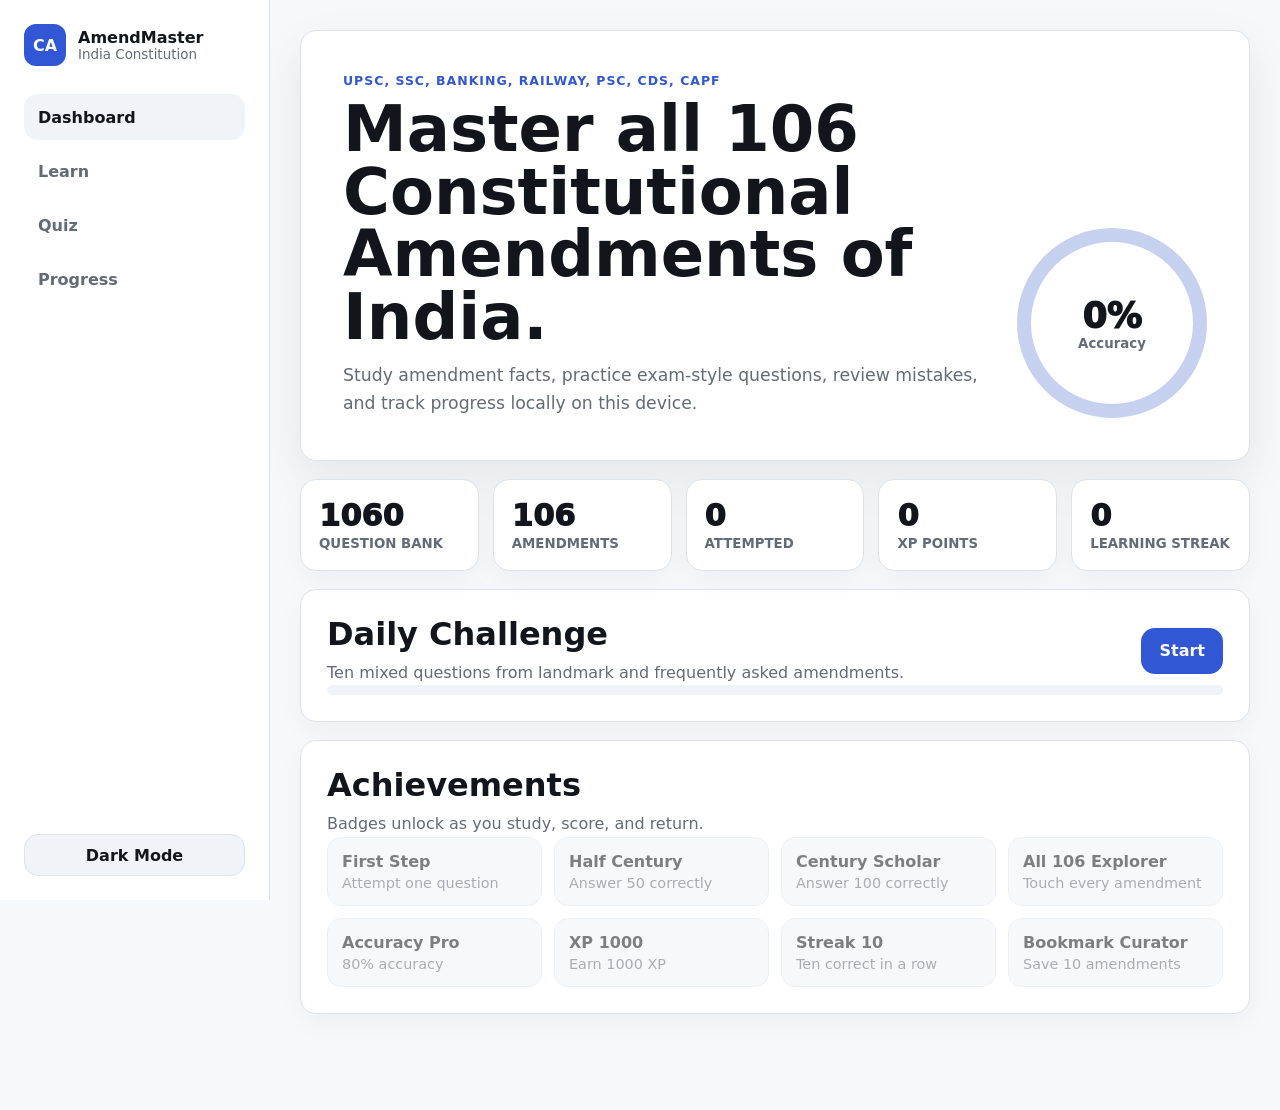
==== index.html @ fe4bd9c5 "initial commit" ====
<!doctype html>
<html lang="en">
  <head>
    <meta charset="UTF-8" />
    <meta name="viewport" content="width=device-width, initial-scale=1.0" />
    <title>India Constitutional Amendments Quiz</title>
    <meta name="theme-color" content="#3157d5" />
    <link rel="manifest" href="./manifest.webmanifest" />
    <link rel="stylesheet" href="./styles.css" />
  </head>
  <body>
    <div class="app">
      <aside class="sidebar">
        <div class="brand">
          <div class="brand-mark">CA</div>
          <div>
            <strong>AmendMaster</strong>
            <span>India Constitution</span>
          </div>
        </div>
        <nav class="nav" aria-label="Main navigation">
          <button class="nav-btn active" data-view="dashboard">Dashboard</button>
          <button class="nav-btn" data-view="learn">Learn</button>
          <button class="nav-btn" data-view="quiz">Quiz</button>
          <button class="nav-btn" data-view="progress">Progress</button>
        </nav>
        <button id="theme-toggle" class="theme-toggle">Dark Mode</button>
      </aside>

      <main class="main">
        <header class="mobile-header">
          <div class="brand">
            <div class="brand-mark">CA</div>
            <div>
              <strong>AmendMaster</strong>
              <span>106 Acts</span>
            </div>
          </div>
          <button id="theme-toggle-mobile" class="icon-btn" aria-label="Toggle dark mode">Mode</button>
        </header>

        <section id="dashboard-view" class="view active">
          <div class="hero-band">
            <div>
              <p class="kicker">UPSC, SSC, Banking, Railway, PSC, CDS, CAPF</p>
              <h1>Master all 106 Constitutional Amendments of India.</h1>
              <p class="hero-copy">Study amendment facts, practice exam-style questions, review mistakes, and track progress locally on this device.</p>
            </div>
            <div class="hero-score">
              <span id="hero-accuracy">0%</span>
              <small>Accuracy</small>
            </div>
          </div>

          <div class="metric-grid">
            <article class="metric-card"><span id="total-questions">1060</span><small>Question Bank</small></article>
            <article class="metric-card"><span id="amendment-total">106</span><small>Amendments</small></article>
            <article class="metric-card"><span id="attempted-count">0</span><small>Attempted</small></article>
            <article class="metric-card"><span id="xp-count">0</span><small>XP Points</small></article>
            <article class="metric-card"><span id="streak-count">0</span><small>Learning Streak</small></article>
          </div>

          <section class="panel">
            <div class="panel-head">
              <div>
                <h2>Daily Challenge</h2>
                <p>Ten mixed questions from landmark and frequently asked amendments.</p>
              </div>
              <button class="primary-btn" data-start-mode="daily">Start</button>
            </div>
            <div class="progress-line"><span id="daily-progress"></span></div>
          </section>

          <section class="panel">
            <div class="panel-head">
              <div>
                <h2>Achievements</h2>
                <p>Badges unlock as you study, score, and return.</p>
              </div>
            </div>
            <div id="badges" class="badge-grid"></div>
          </section>
        </section>

        <section id="learn-view" class="view">
          <div class="section-title">
            <div>
              <p class="kicker">Learning Module</p>
              <h1>Explore Amendments</h1>
            </div>
            <select id="topic-filter" aria-label="Filter by topic">
              <option value="all">All topics</option>
            </select>
          </div>
          <div class="search-row">
            <input id="search-input" type="search" placeholder="Search number, year, article, schedule, keyword..." />
            <button id="bookmarks-only" class="secondary-btn">Bookmarks</button>
          </div>
          <div id="amendment-list" class="amendment-list"></div>
        </section>

        <section id="quiz-view" class="view">
          <div id="quiz-setup" class="panel quiz-setup active">
            <div class="section-title compact">
              <div>
                <p class="kicker">Quiz Modes</p>
                <h1>Practice like an exam.</h1>
              </div>
            </div>
            <div class="mode-grid">
              <button class="mode-card selected" data-mode="practice"><strong>Practice Mode</strong><span>Instant feedback and explanations.</span></button>
              <button class="mode-card" data-mode="exam"><strong>Exam Mode</strong><span>Timer, no feedback until submit.</span></button>
              <button class="mode-card" data-mode="amendment"><strong>Amendment-wise</strong><span>Pick any amendment from 1 to 106.</span></button>
              <button class="mode-card" data-mode="random"><strong>Random Quiz</strong><span>Mixed questions from the full bank.</span></button>
              <button class="mode-card" data-mode="weak"><strong>Weak Areas</strong><span>Questions from incorrect topics.</span></button>
              <button class="mode-card" data-mode="revision"><strong>Revision</strong><span>Previously attempted questions.</span></button>
            </div>
            <div class="settings-grid">
              <label>Difficulty
                <select id="difficulty-select">
                  <option value="all">All levels</option>
                  <option value="Easy">Easy</option>
                  <option value="Medium">Medium</option>
                  <option value="Hard">Hard</option>
                </select>
              </label>
              <label>Round length
                <select id="length-select">
                  <option value="10">10 questions</option>
                  <option value="20">20 questions</option>
                  <option value="50">50 questions</option>
                </select>
              </label>
              <label>Amendment
                <select id="amendment-select"></select>
              </label>
            </div>
            <button id="start-quiz" class="primary-btn wide">Start Quiz</button>
          </div>

          <div id="question-screen" class="question-screen">
            <div class="quiz-top">
              <div>
                <span id="quiz-mode-label">Practice</span>
                <strong id="question-counter">Question 1 of 10</strong>
              </div>
              <div id="timer" class="timer">00:00</div>
            </div>
            <div class="progress-line"><span id="quiz-progress"></span></div>
            <article class="question-card">
              <div class="question-tags">
                <span id="difficulty-pill">Easy</span>
                <span id="amendment-pill">1st Amendment</span>
              </div>
              <h2 id="question-text"></h2>
              <div id="option-list" class="option-list"></div>
              <div id="explanation-panel" class="explanation-panel"></div>
              <div class="quiz-actions">
                <button id="quit-quiz" class="secondary-btn">Quit</button>
                <button id="next-question" class="primary-btn">Next</button>
              </div>
            </article>
          </div>

          <div id="results-screen" class="panel results-screen">
            <h1 id="result-heading">Result</h1>
            <p id="result-copy"></p>
            <div id="result-review" class="review-list"></div>
            <button id="new-round" class="primary-btn wide">New Round</button>
          </div>
        </section>

        <section id="progress-view" class="view">
          <div class="section-title">
            <div>
              <p class="kicker">Progress Tracking</p>
              <h1>Your Study Record</h1>
            </div>
            <button id="reset-progress" class="secondary-btn">Reset</button>
          </div>
          <div class="metric-grid">
            <article class="metric-card"><span id="progress-correct">0</span><small>Correct</small></article>
            <article class="metric-card"><span id="progress-incorrect">0</span><small>Incorrect</small></article>
            <article class="metric-card"><span id="completion-rate">0%</span><small>Completion</small></article>
            <article class="metric-card"><span id="study-time">0m</span><small>Study Time</small></article>
          </div>
          <section class="panel">
            <h2>Strong Topics</h2>
            <div id="strong-topics" class="topic-list"></div>
          </section>
          <section class="panel">
            <h2>Weak Topics</h2>
            <div id="weak-topics" class="topic-list"></div>
          </section>
          <section class="panel">
            <h2>Local Leaderboard</h2>
            <div id="leaderboard" class="leaderboard"></div>
          </section>
        </section>
      </main>

      <nav class="bottom-nav" aria-label="Mobile navigation">
        <button class="nav-btn active" data-view="dashboard">Home</button>
        <button class="nav-btn" data-view="learn">Learn</button>
        <button class="nav-btn" data-view="quiz">Quiz</button>
        <button class="nav-btn" data-view="progress">Stats</button>
      </nav>
    </div>
    <script src="./data/amendments-data.js"></script>
    <script src="./app.js"></script>
  </body>
</html>
---- styles.css ----
:root {
  color-scheme: light;
  --bg: #f7f8fb;
  --surface: #ffffff;
  --surface-2: #f0f3f7;
  --ink: #12161c;
  --muted: #626b78;
  --line: #dde3ea;
  --accent: #3157d5;
  --accent-2: #0f766e;
  --success: #138a5b;
  --danger: #c24141;
  --warning: #b97809;
  --shadow: 0 18px 45px rgba(18, 22, 28, 0.08);
}

[data-theme="dark"] {
  color-scheme: dark;
  --bg: #111318;
  --surface: #191c22;
  --surface-2: #222630;
  --ink: #f5f7fb;
  --muted: #a9b1bf;
  --line: #303642;
  --accent: #8da2ff;
  --accent-2: #58d6c4;
  --shadow: 0 18px 45px rgba(0, 0, 0, 0.25);
}

* { box-sizing: border-box; }

body {
  margin: 0;
  min-height: 100vh;
  background: var(--bg);
  color: var(--ink);
  font-family: Inter, Manrope, ui-sans-serif, system-ui, -apple-system, BlinkMacSystemFont, "Segoe UI", sans-serif;
}

button, input, select { font: inherit; }
button { color: inherit; }

.app {
  min-height: 100vh;
  display: grid;
  grid-template-columns: 270px minmax(0, 1fr);
}

.sidebar {
  position: sticky;
  top: 0;
  height: 100vh;
  padding: 24px;
  border-right: 1px solid var(--line);
  background: color-mix(in srgb, var(--surface) 92%, transparent);
  display: flex;
  flex-direction: column;
  gap: 28px;
}

.brand {
  display: flex;
  align-items: center;
  gap: 12px;
}

.brand-mark {
  width: 42px;
  height: 42px;
  border-radius: 12px;
  display: grid;
  place-items: center;
  color: white;
  background: var(--accent);
  font-weight: 900;
}

.brand strong, .brand span {
  display: block;
}

.brand span {
  color: var(--muted);
  font-size: 0.84rem;
}

.nav {
  display: grid;
  gap: 8px;
}

.nav-btn, .theme-toggle, .icon-btn, .primary-btn, .secondary-btn, .mode-card, .option-btn {
  border: 0;
  border-radius: 14px;
  cursor: pointer;
}

.nav-btn {
  min-height: 46px;
  padding: 0 14px;
  text-align: left;
  background: transparent;
  color: var(--muted);
  font-weight: 800;
}

.nav-btn.active, .nav-btn:hover {
  background: var(--surface-2);
  color: var(--ink);
}

.theme-toggle, .icon-btn, .secondary-btn {
  min-height: 42px;
  padding: 0 14px;
  background: var(--surface-2);
  color: var(--ink);
  font-weight: 800;
  border: 1px solid var(--line);
}

.theme-toggle { margin-top: auto; }

.main {
  width: min(1180px, 100%);
  margin: 0 auto;
  padding: 30px 30px 96px;
}

.mobile-header {
  display: none;
  justify-content: space-between;
  align-items: center;
  margin-bottom: 18px;
}

.view { display: none; animation: fade 180ms ease; }
.view.active { display: block; }

@keyframes fade {
  from { opacity: 0; transform: translateY(6px); }
  to { opacity: 1; transform: translateY(0); }
}

.hero-band {
  display: grid;
  grid-template-columns: minmax(0, 1fr) 190px;
  gap: 24px;
  align-items: end;
  padding: clamp(22px, 5vw, 42px);
  background: var(--surface);
  border: 1px solid var(--line);
  border-radius: 16px;
  box-shadow: var(--shadow);
}

.kicker {
  margin: 0 0 10px;
  color: var(--accent);
  font-size: 0.78rem;
  font-weight: 900;
  letter-spacing: 0.08em;
  text-transform: uppercase;
}

h1, h2, p { margin-top: 0; }
h1 { margin-bottom: 12px; font-size: clamp(2rem, 5vw, 4.4rem); line-height: 0.98; letter-spacing: 0; }
h2 { margin-bottom: 8px; font-size: clamp(1.3rem, 3vw, 2rem); line-height: 1.15; }

.hero-copy {
  max-width: 720px;
  margin-bottom: 0;
  color: var(--muted);
  font-size: 1.08rem;
  line-height: 1.65;
}

.hero-score {
  aspect-ratio: 1;
  border-radius: 50%;
  border: 14px solid color-mix(in srgb, var(--accent) 22%, var(--surface-2));
  display: grid;
  place-items: center;
  align-content: center;
}

.hero-score span { font-size: 2.2rem; font-weight: 950; }
.hero-score small { color: var(--muted); font-weight: 800; }

.metric-grid {
  display: grid;
  grid-template-columns: repeat(auto-fit, minmax(170px, 1fr));
  gap: 14px;
  margin: 18px 0;
}

.metric-card, .panel, .question-card, .amendment-card {
  background: var(--surface);
  border: 1px solid var(--line);
  border-radius: 16px;
  box-shadow: 0 8px 26px rgba(18, 22, 28, 0.04);
}

.metric-card { padding: 18px; }
.metric-card span { display: block; font-size: 1.9rem; font-weight: 950; }
.metric-card small { color: var(--muted); font-weight: 800; text-transform: uppercase; }

.panel { padding: clamp(18px, 3vw, 26px); margin-top: 18px; }
.panel-head, .section-title, .quiz-top, .quiz-actions, .search-row {
  display: flex;
  align-items: center;
  justify-content: space-between;
  gap: 16px;
}

.panel p, .section-title p { color: var(--muted); line-height: 1.55; margin-bottom: 0; }

.primary-btn {
  min-height: 46px;
  padding: 0 18px;
  background: var(--accent);
  color: white;
  font-weight: 900;
}

.primary-btn:hover { filter: brightness(0.95); }
.wide { width: 100%; justify-content: center; }

.progress-line {
  height: 10px;
  background: var(--surface-2);
  border-radius: 999px;
  overflow: hidden;
}

.progress-line span {
  display: block;
  width: 0%;
  height: 100%;
  background: var(--accent);
  transition: width 240ms ease;
}

.badge-grid, .mode-grid, .settings-grid {
  display: grid;
  gap: 12px;
}

.badge-grid { grid-template-columns: repeat(4, minmax(0, 1fr)); }
.badge {
  padding: 14px;
  border: 1px solid var(--line);
  border-radius: 14px;
  background: var(--surface-2);
}
.badge.locked { opacity: 0.55; }
.badge strong, .badge span { display: block; }
.badge span { color: var(--muted); font-size: 0.9rem; margin-top: 4px; }

.search-row { margin: 18px 0; }
input, select {
  width: 100%;
  min-height: 48px;
  padding: 0 14px;
  color: var(--ink);
  background: var(--surface);
  border: 1px solid var(--line);
  border-radius: 14px;
}

.search-row input { flex: 1; }

.amendment-list {
  display: grid;
  gap: 14px;
}

.amendment-card {
  padding: 18px;
  display: grid;
  gap: 12px;
}

.amendment-top {
  display: flex;
  gap: 12px;
  justify-content: space-between;
}

.amendment-num {
  color: var(--accent);
  font-weight: 950;
}

.meta-grid {
  display: grid;
  grid-template-columns: repeat(2, minmax(0, 1fr));
  gap: 10px;
}

.meta-box {
  background: var(--surface-2);
  border-radius: 12px;
  padding: 12px;
}

.meta-box small { color: var(--muted); display: block; font-weight: 800; margin-bottom: 5px; }

.topic-chips, .topic-list, .question-tags {
  display: flex;
  flex-wrap: wrap;
  gap: 8px;
}

.chip, .question-tags span {
  padding: 7px 10px;
  border-radius: 999px;
  background: var(--surface-2);
  color: var(--muted);
  font-size: 0.84rem;
  font-weight: 850;
}

.bookmark-btn {
  min-width: 62px;
  height: 42px;
  border-radius: 12px;
  border: 1px solid var(--line);
  background: var(--surface-2);
  cursor: pointer;
}

.bookmark-btn.active { background: color-mix(in srgb, var(--accent) 18%, var(--surface)); color: var(--accent); }

.mode-grid { grid-template-columns: repeat(3, minmax(0, 1fr)); margin: 18px 0; }

.mode-card {
  min-height: 118px;
  padding: 16px;
  text-align: left;
  background: var(--surface-2);
  border: 1px solid var(--line);
}

.mode-card.selected {
  border-color: var(--accent);
  box-shadow: 0 0 0 3px color-mix(in srgb, var(--accent) 16%, transparent);
}

.mode-card strong, .mode-card span { display: block; }
.mode-card span { color: var(--muted); margin-top: 8px; line-height: 1.4; }

.settings-grid { grid-template-columns: repeat(3, minmax(0, 1fr)); margin-bottom: 16px; }
label { display: grid; gap: 8px; color: var(--muted); font-weight: 850; }

.question-screen, .results-screen { display: none; }
.question-screen.active, .results-screen.active { display: block; }

.quiz-top { margin-bottom: 12px; }
.quiz-top span, .timer { color: var(--muted); font-weight: 850; }
.quiz-top strong { display: block; margin-top: 3px; }

.question-card { margin-top: 16px; padding: clamp(18px, 4vw, 34px); }
.question-card h2 { margin: 18px 0; }
.option-list { display: grid; gap: 12px; }

.option-btn {
  width: 100%;
  min-height: 62px;
  padding: 14px;
  text-align: left;
  background: var(--surface-2);
  border: 1px solid var(--line);
  font-weight: 850;
}

.option-btn:hover:not(:disabled) { border-color: var(--accent); transform: translateY(-1px); }
.option-btn.correct { border-color: var(--success); background: color-mix(in srgb, var(--success) 13%, var(--surface)); }
.option-btn.wrong { border-color: var(--danger); background: color-mix(in srgb, var(--danger) 13%, var(--surface)); }
.option-btn:disabled { cursor: default; }

.explanation-panel {
  display: none;
  margin-top: 16px;
  padding: 16px;
  border: 1px solid var(--line);
  border-radius: 14px;
  background: var(--surface-2);
  line-height: 1.55;
}

.explanation-panel.active { display: block; }
.explanation-panel h3 { margin: 0 0 8px; }
.explanation-panel p { margin: 0 0 10px; color: var(--muted); }
.explanation-panel ul { margin: 8px 0 0; padding-left: 20px; color: var(--muted); }

.quiz-actions { margin-top: 18px; }
#next-question { display: none; }
#next-question.active { display: inline-block; }

.review-list { display: grid; gap: 12px; margin: 16px 0; }
.review-item {
  padding: 14px;
  border-radius: 14px;
  background: var(--surface-2);
  border-left: 5px solid var(--success);
}
.review-item.missed { border-left-color: var(--danger); }
.review-item strong, .review-item span { display: block; }
.review-item span { color: var(--muted); margin-top: 5px; }

.leaderboard { display: grid; gap: 8px; }
.leaderboard-row {
  display: flex;
  justify-content: space-between;
  padding: 12px;
  border-radius: 12px;
  background: var(--surface-2);
}

.bottom-nav {
  display: none;
  position: fixed;
  left: 12px;
  right: 12px;
  bottom: 12px;
  padding: 8px;
  background: var(--surface);
  border: 1px solid var(--line);
  border-radius: 18px;
  box-shadow: var(--shadow);
  z-index: 5;
}

.bottom-nav .nav-btn { text-align: center; min-height: 42px; padding: 0 8px; }

@media (max-width: 980px) {
  .app { display: block; }
  .sidebar { display: none; }
  .mobile-header { display: flex; }
  .bottom-nav { display: grid; grid-template-columns: repeat(4, 1fr); }
  .main { padding: 16px 14px 92px; }
  .hero-band { grid-template-columns: 1fr; }
  .hero-score { width: 160px; }
  .metric-grid, .badge-grid, .mode-grid, .settings-grid, .meta-grid { grid-template-columns: 1fr; }
  .panel-head, .section-title, .search-row { align-items: stretch; flex-direction: column; }
  .amendment-top { align-items: flex-start; }
}
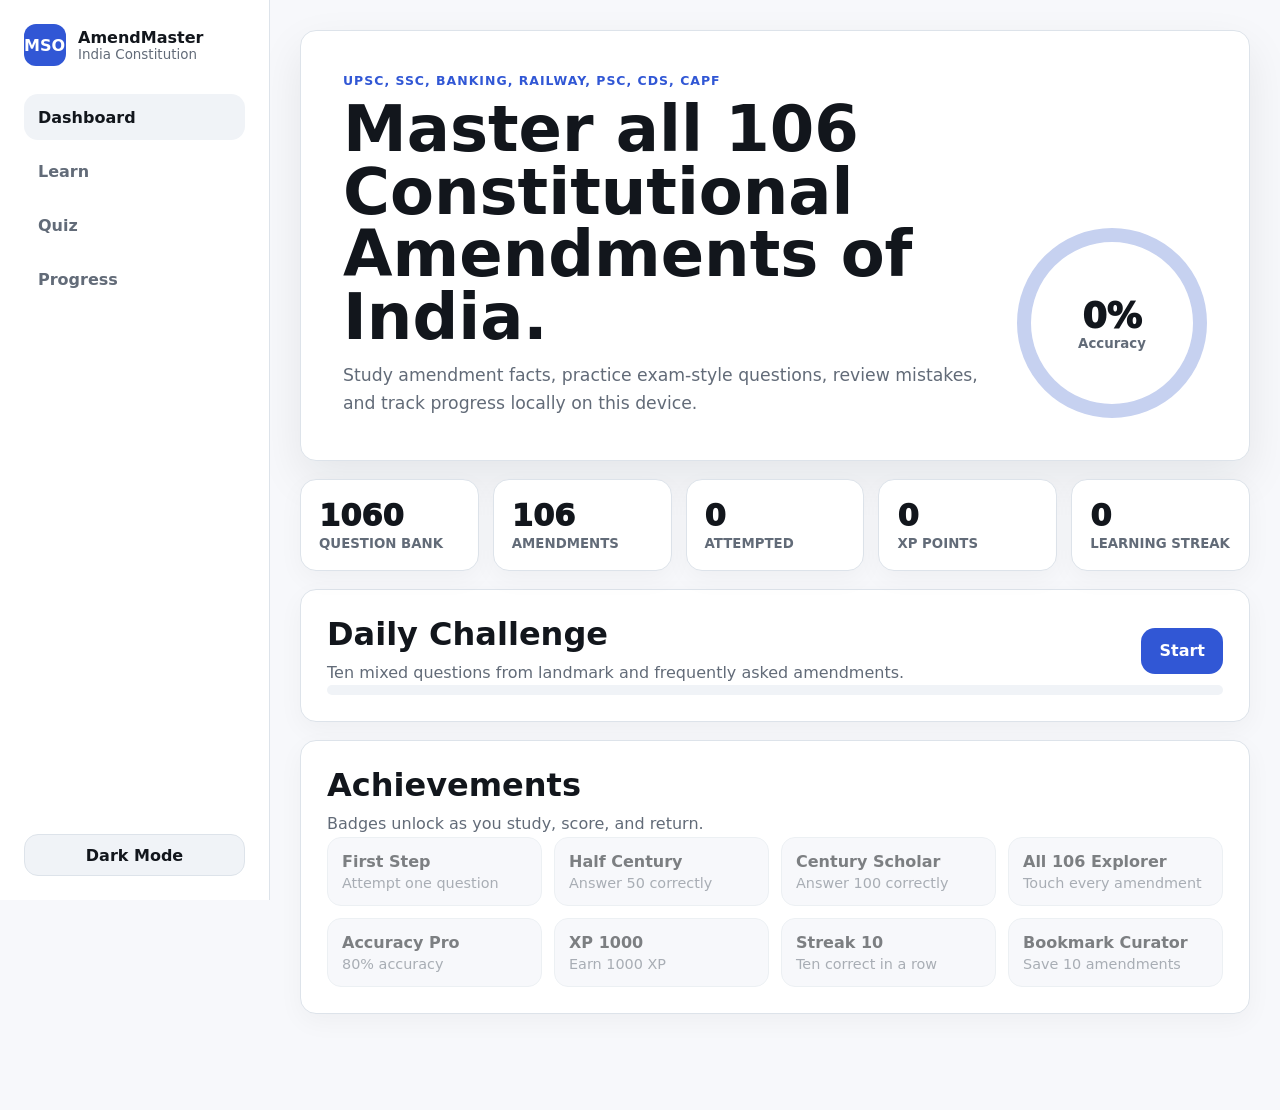
==== commit 489c4b3a: "Update index.html Changed the logo letter CA to MSO.DEV" ====
--- a/index.html
+++ b/index.html
@@ -12,7 +12,7 @@
     <div class="app">
       <aside class="sidebar">
         <div class="brand">
-          <div class="brand-mark">CA</div>
+          <div class="brand-mark">MSO.DEV</div>
           <div>
             <strong>AmendMaster</strong>
             <span>India Constitution</span>
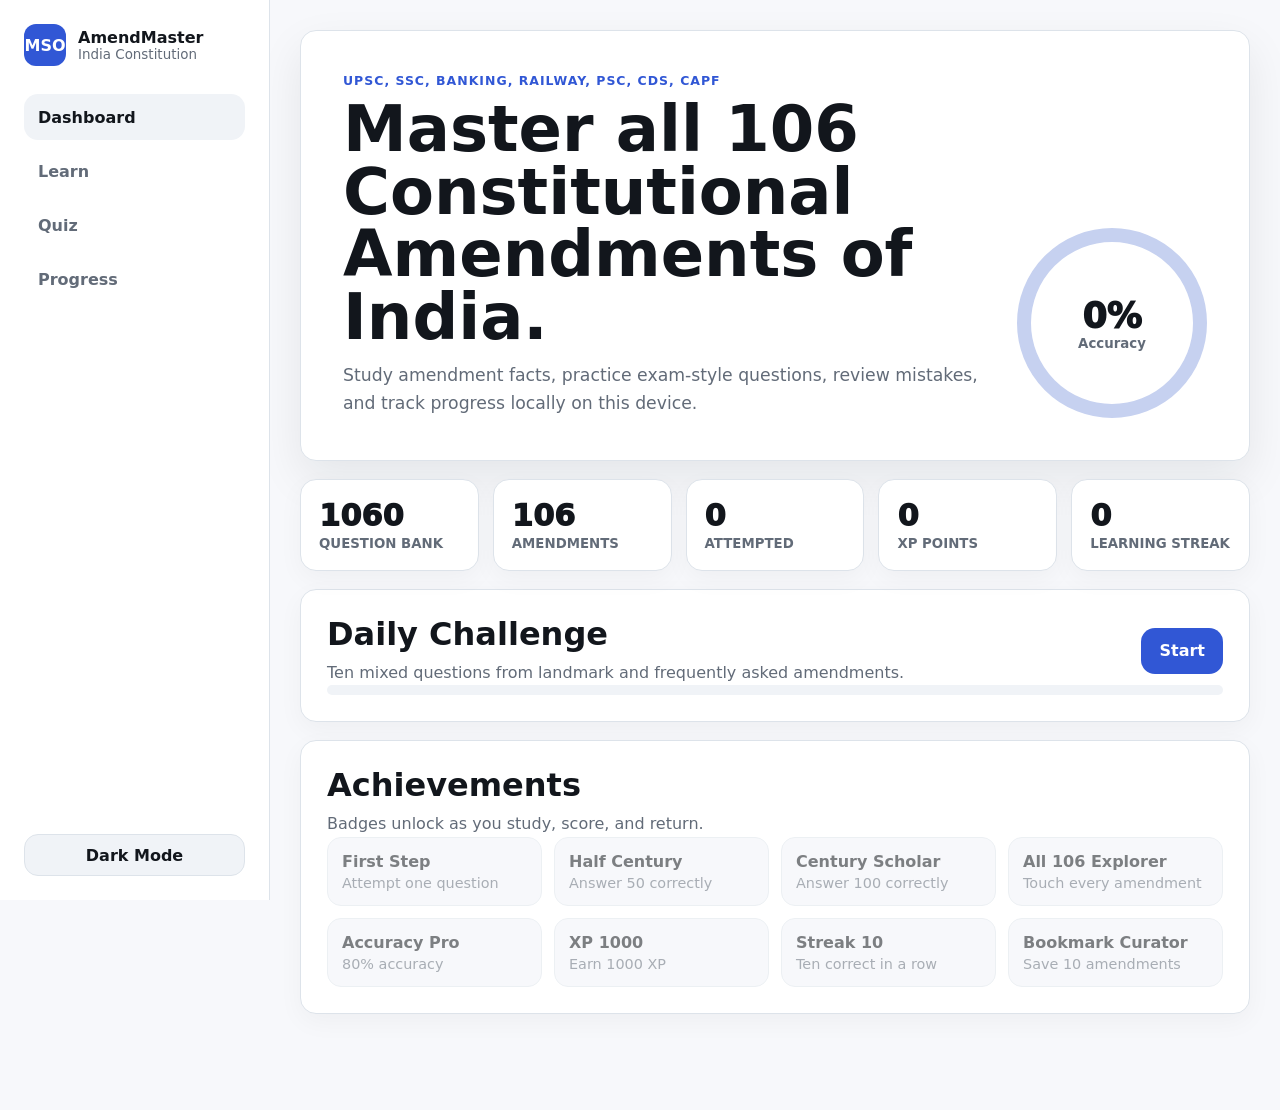
==== commit 6189de9b: "Update index.html" ====
--- a/index.html
+++ b/index.html
@@ -12,7 +12,7 @@
     <div class="app">
       <aside class="sidebar">
         <div class="brand">
-          <div class="brand-mark">MSO.DEV</div>
+          <div class="brand-mark">MSO</div>
           <div>
             <strong>AmendMaster</strong>
             <span>India Constitution</span>
